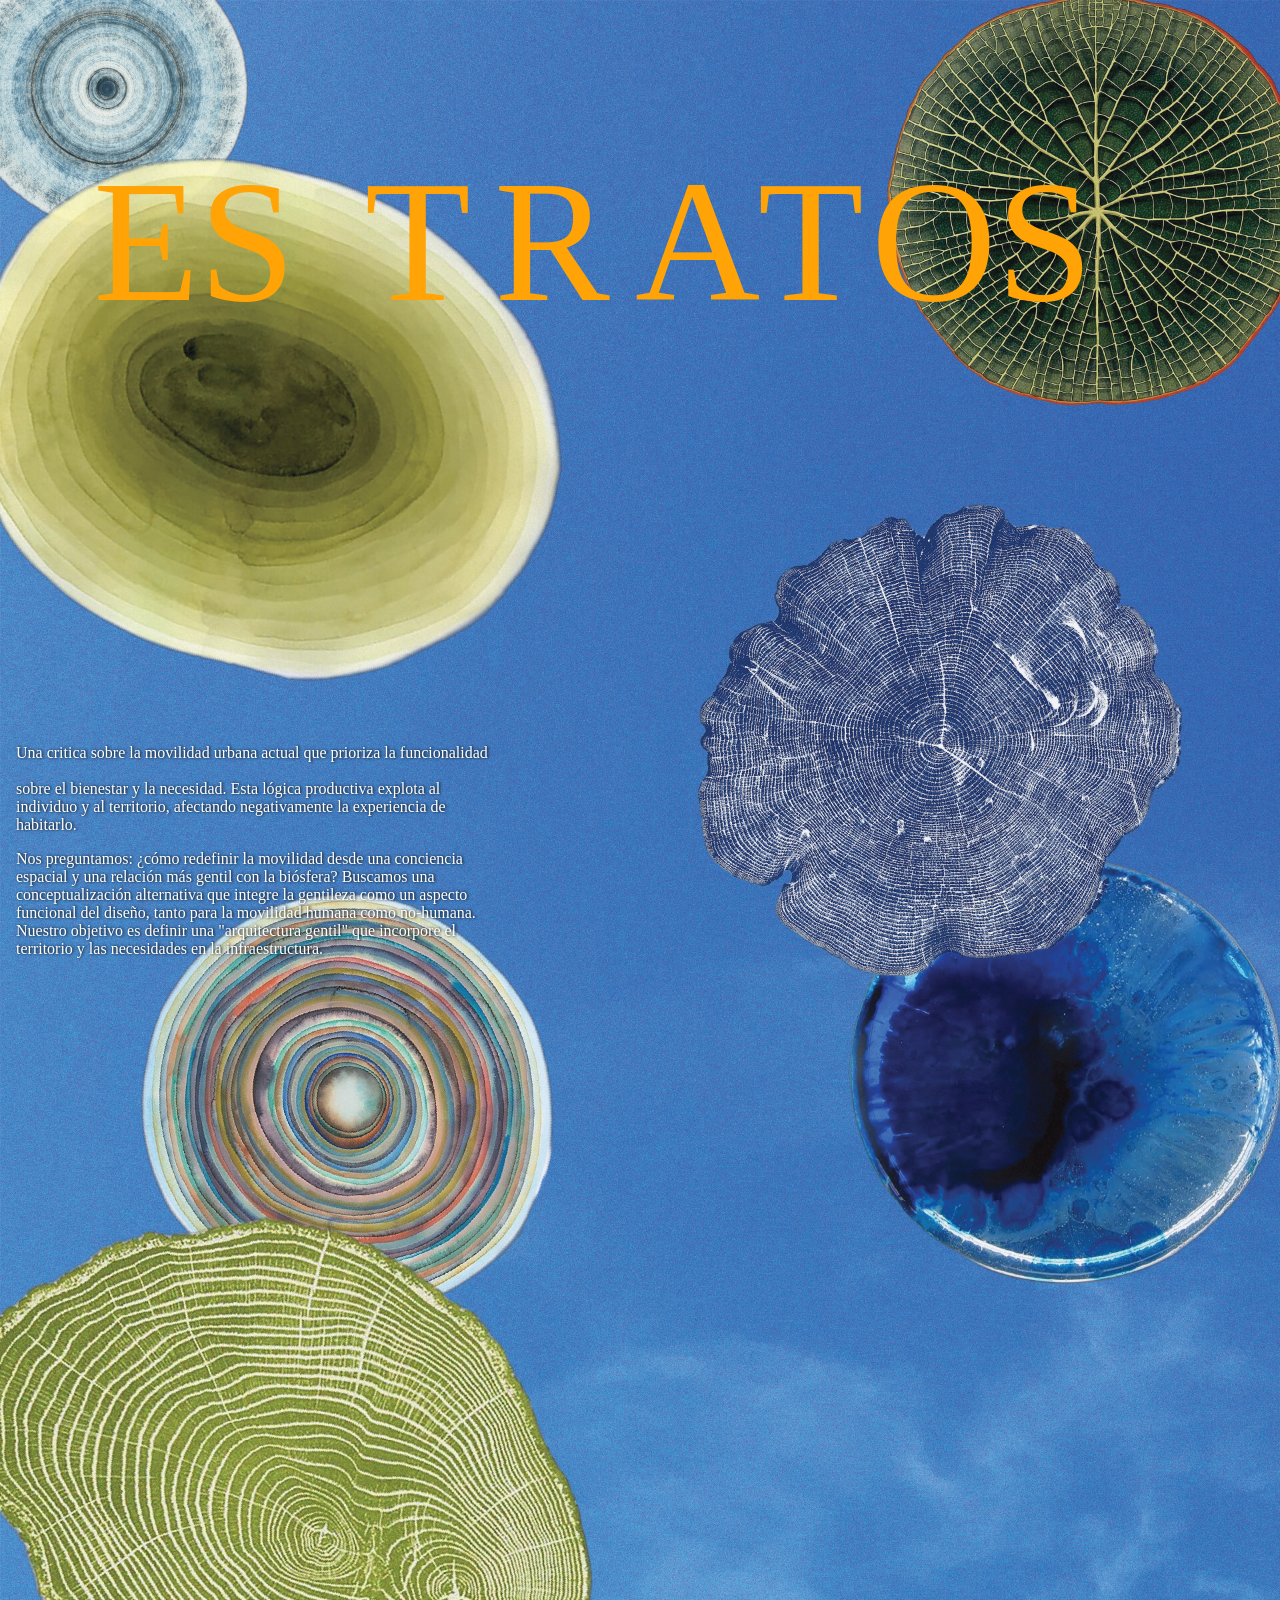
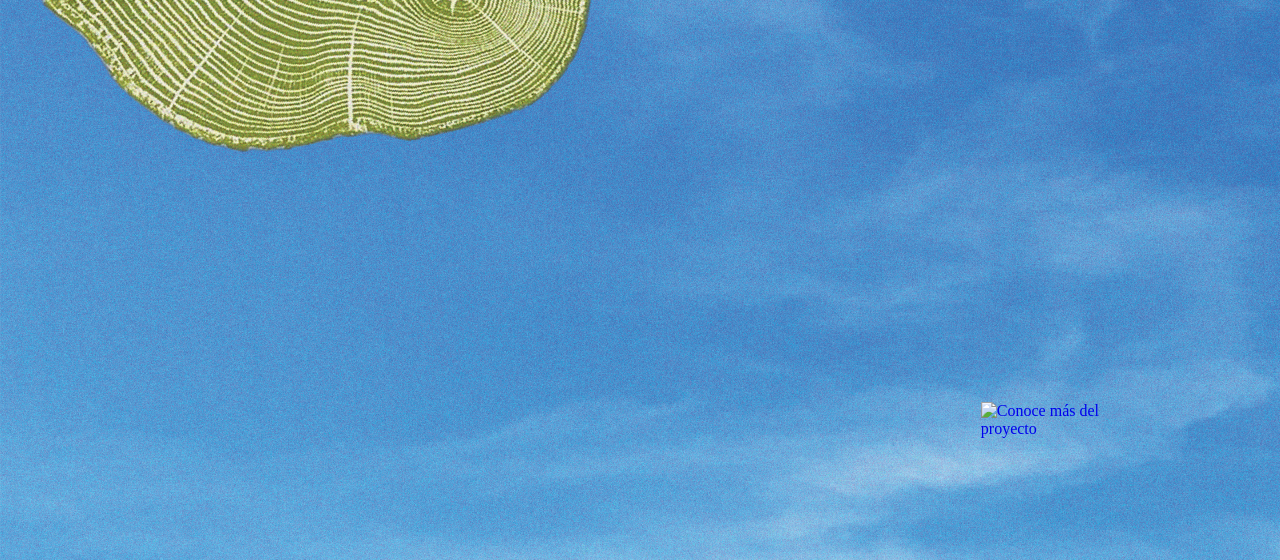
==== index.html @ 9c5edf84 "moved_bg_pix" ====
<!DOCTYPE html>
<html lang="en">

<head>
    <meta charset="UTF-8">
    <meta name="viewport" content="width=device-width, initial-scale=1.0">
    <title>Document</title>
    <link rel="stylesheet" href="./css/style.css">
</head>
<body class="hero-body">
    <header>
        <!-- Aquí va el header -->
    </header>
    <main>
        <section class="hero-img" id="hero-title">
            <h1>ESTRATOS <img src="img/estratos_logo_v1.svg" alt="logo estratos"></h1>
        </section>
        <section class="hero-img" id="hero-text">
            <p>Una critica sobre la movilidad urbana actual que prioriza la funcionalidad <br></br>              sobre el bienestar 
                y la necesidad. Esta lógica productiva explota al individuo y al territorio, afectando  
                negativamente la experiencia de
                habitarlo.</p>
                <p>Nos preguntamos: ¿cómo redefinir la movilidad desde una conciencia espacial y una relación más gentil
                con la biósfera? Buscamos una conceptualización alternativa que integre la gentileza como un aspecto funcional
                del diseño, tanto para la movilidad humana como no-humana. Nuestro objetivo es definir una "arquitectura
                gentil" que incorpore el territorio y las necesidades en la infraestructura.</p>

            </section>
        <section class="hero-img" id="hero-btn">
            <a href="./docs/" title="Conoce más">
                <img src="./img/docsbutton.png" alt="Conoce más del proyecto">
            </a>
        </section>
    </main>
    <footer>
        <!-- Aquí va el footer -->
    </footer>
</body>
</html>
---- css/style.css ----
* {
    box-sizing: border-box;
}

body {
    padding: 0;
    margin: 0;
    aspect-ratio: 1.777777 / 3;
    /* background-image: url("../img/hero1.jpg"), url("../img/hero2.jpg"), url("../img/hero3.jpg"); */
    background-size: 100% auto;
    background-position: 0% 0, 0 46%, 0 92%;
    background-repeat: no-repeat;
    background-attachment: fixed;
}

h1 {
    color: transparent;
    margin: 0%;
    text-align: center;
    position:relative;
    width: 100%;
    line-height: 1em;
    height: auto;
    padding: 0;
}

h2 {
    color: goldenrod;
    font: Roca, serif;
    size: 12pt;
}

p {
    color: white;
    font-family: Roca, serif;
    font-size: 16px;
    text-align: left;
    margin: 0%;
    width: 100%;
    padding-left: 5%;
    min-width: 290px;
    max-width: 60ch;
    height: auto;
    text-shadow: 1px 0px 3px black;
    padding: .5em 0;
}

.hero-img {
    width: 100%;
    aspect-ratio: 1.777777;
    height: auto;
    background-size: contain;
    position: relative;
    image-u;
    overflow: visible;
    padding: 1em;
    background-repeat: no-repeat;
}


#hero-title {
    background-image: url("../img/hero1.jpg");
    padding-top: 10%;
}

#hero-text {
    background-image: url("../img/hero2.jpg");
}

#hero-btn {
    background-image: url("../img/hero3.jpg");
    display: block;
}

#hero-btn a {
    width: 100%;
    max-width: 120px;
    height: auto;
    display: inline-block;
    position: absolute;
    right: 14%;
    bottom: 17%;
}

#hero-btn img {
    width: 100%;
    height: auto;
    display: inline-block;
    margin: 0 auto;
}
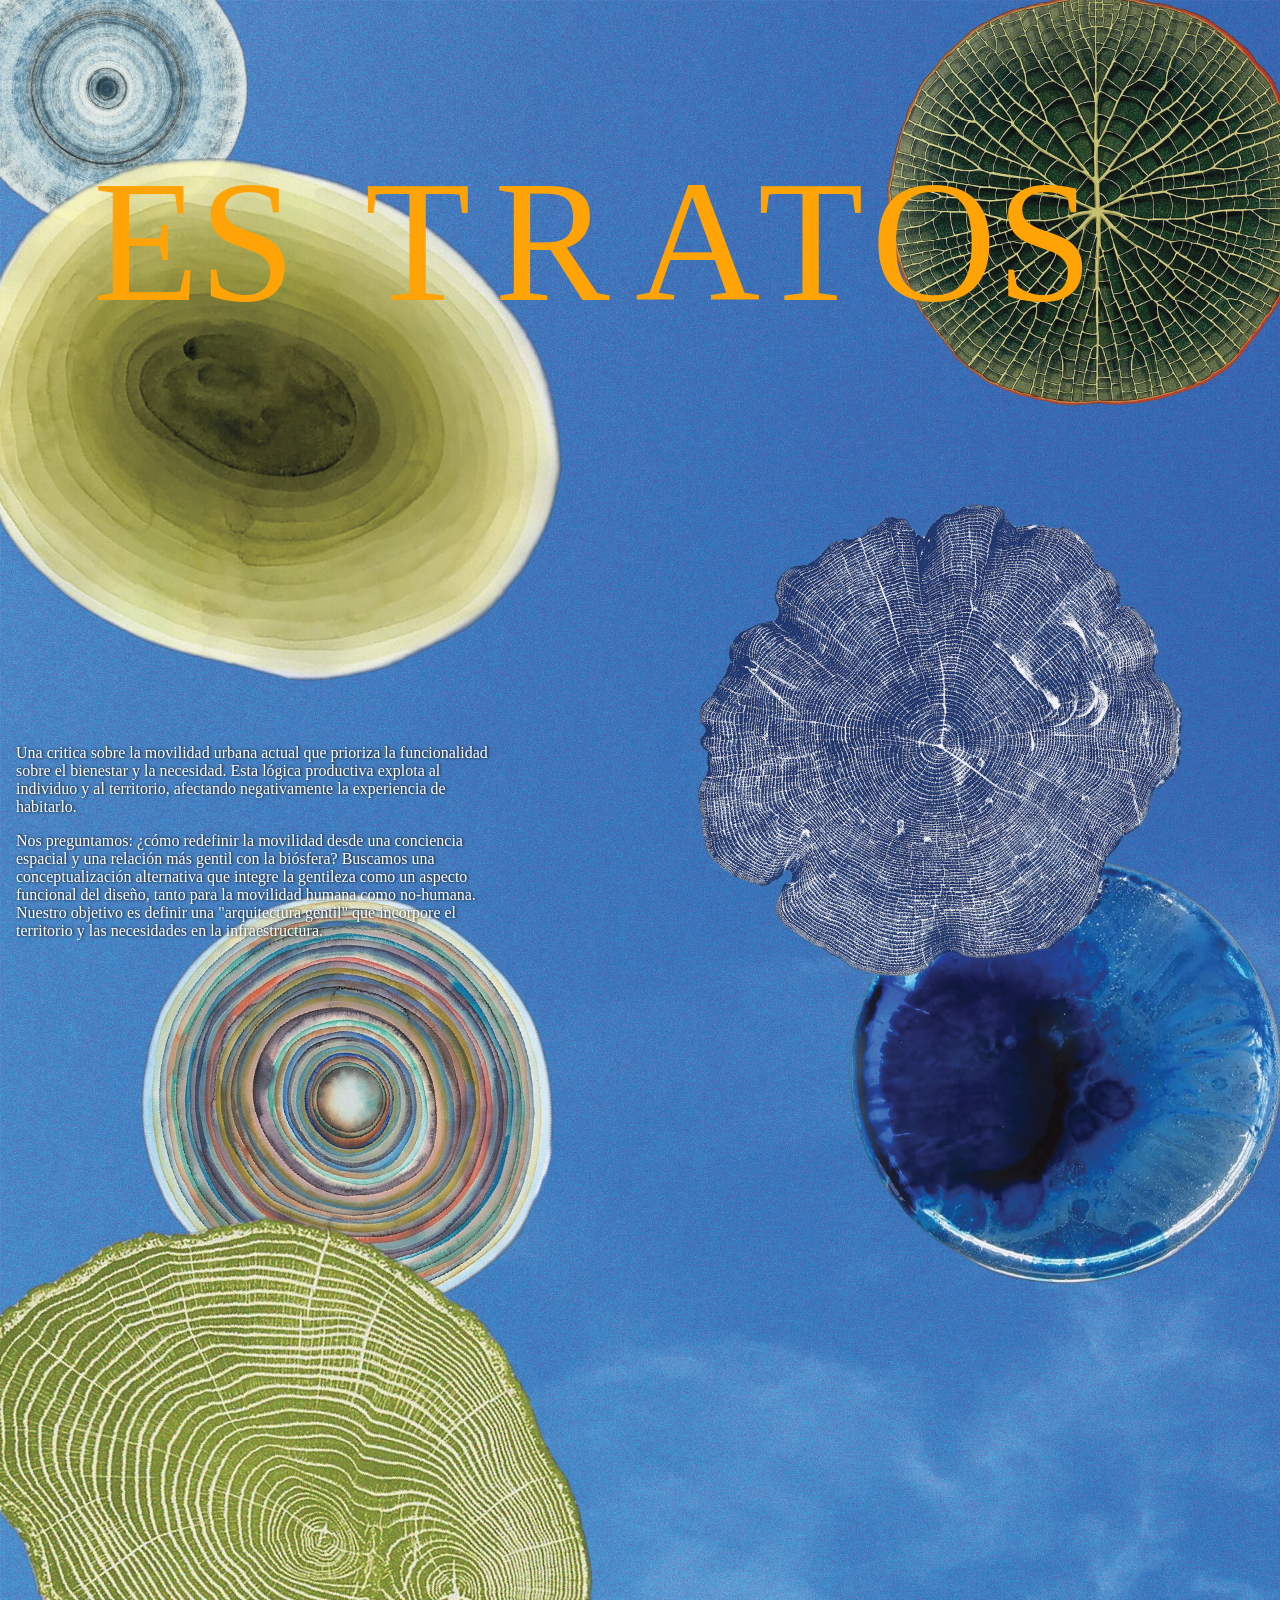
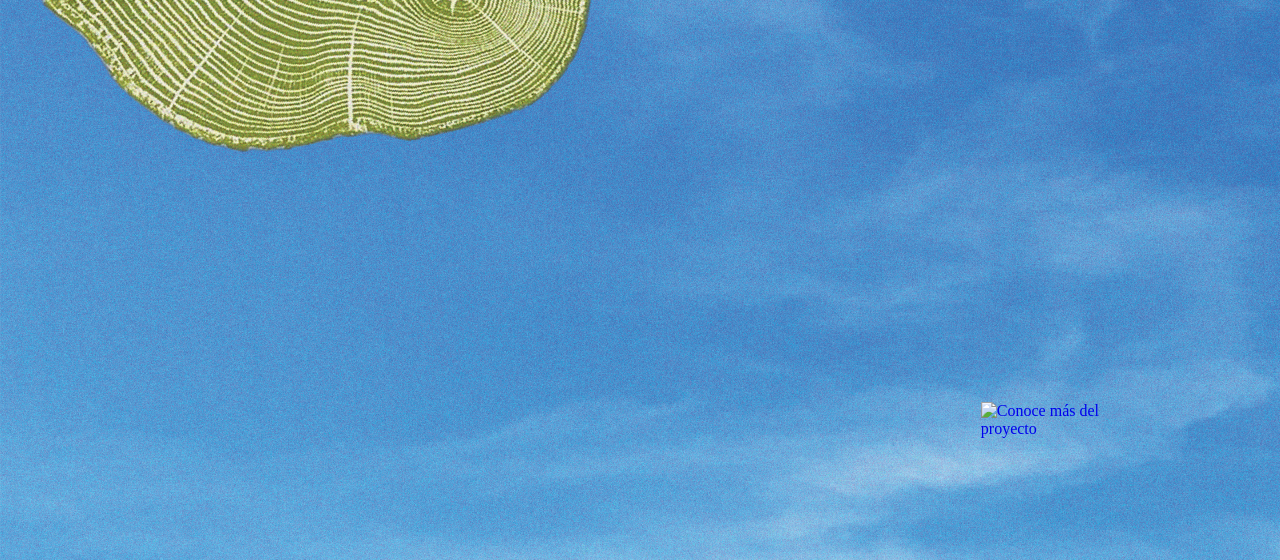
==== commit 601d9955: "linked_docs_to_stylesheet" ====
--- a/index.html
+++ b/index.html
@@ -16,7 +16,8 @@
             <h1>ESTRATOS <img src="img/estratos_logo_v1.svg" alt="logo estratos"></h1>
         </section>
         <section class="hero-img" id="hero-text">
-            <p>Una critica sobre la movilidad urbana actual que prioriza la funcionalidad <br></br>              sobre el bienestar 
+            <p>Una critica sobre la movilidad urbana actual que prioriza la funcionalidad <br>
+                sobre el bienestar 
                 y la necesidad. Esta lógica productiva explota al individuo y al territorio, afectando  
                 negativamente la experiencia de
                 habitarlo.</p>
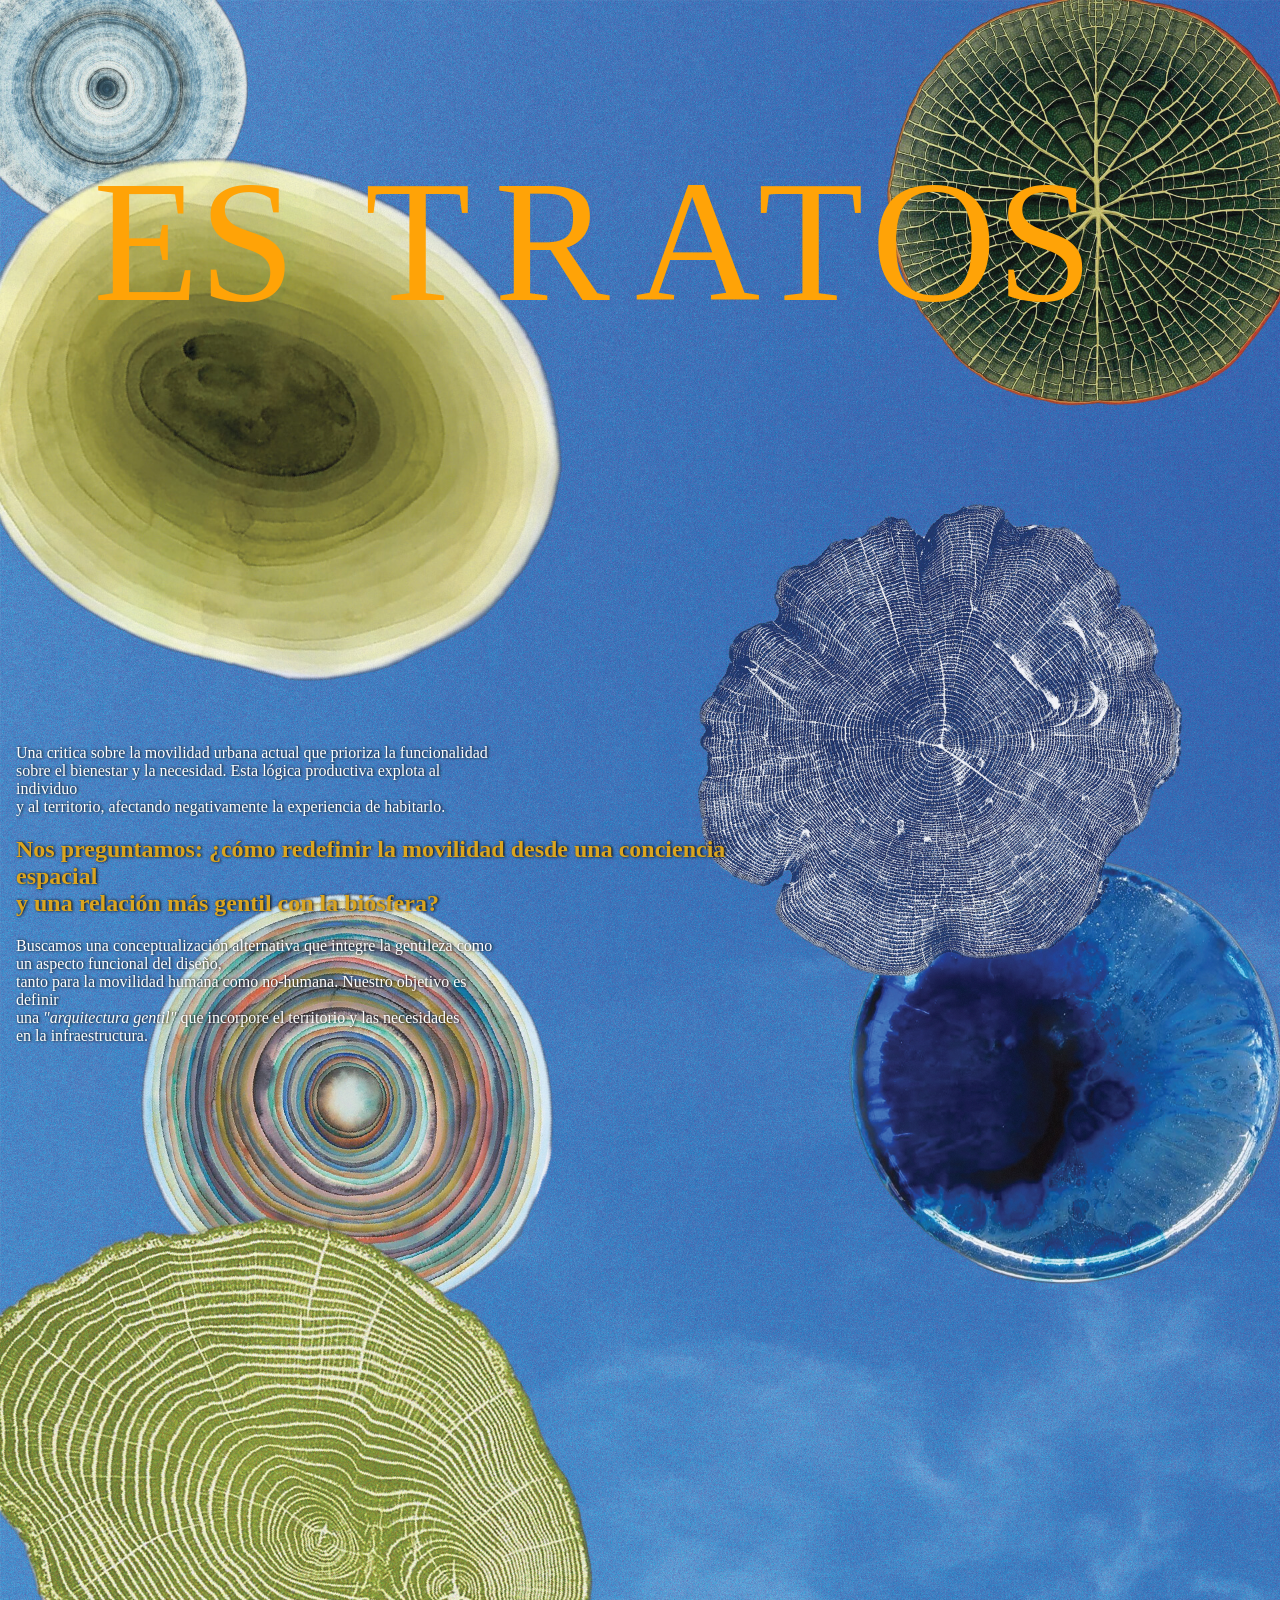
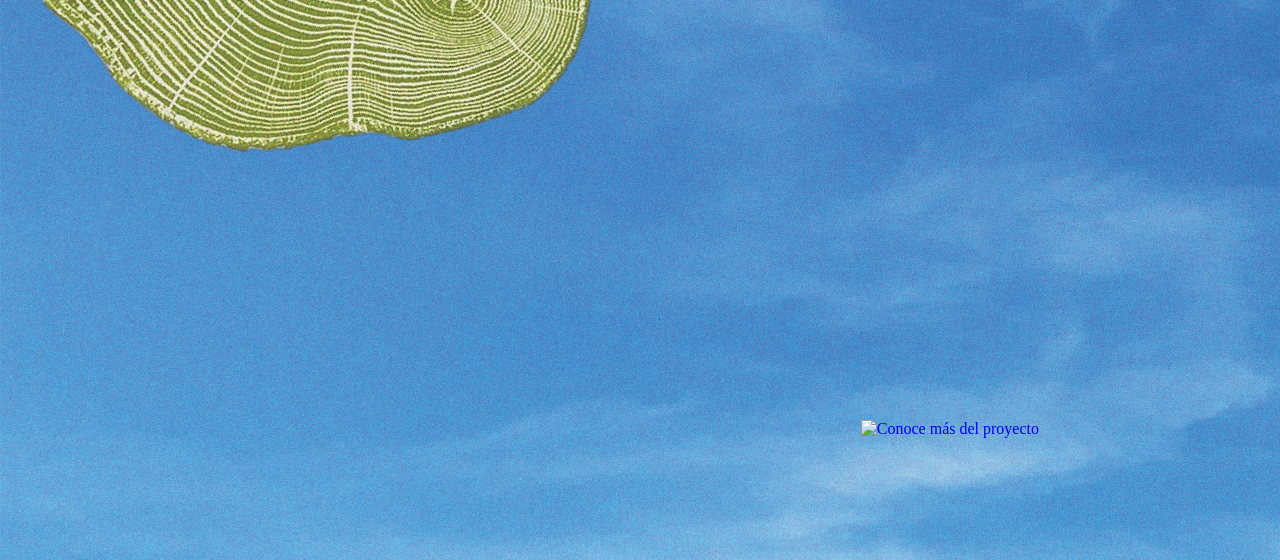
==== commit ab7fd248: "changed_a_bunch_of_stuff_in_docs_mainly_text_box_lol" ====
--- a/index.html
+++ b/index.html
@@ -5,8 +5,9 @@
     <meta charset="UTF-8">
     <meta name="viewport" content="width=device-width, initial-scale=1.0">
     <title>Document</title>
-    <link rel="stylesheet" href="./css/style.css">
+    <link rel="stylesheet" href="../css/style.css">
 </head>
+
 <body class="hero-body">
     <header>
         <!-- Aquí va el header -->
@@ -17,14 +18,18 @@
         </section>
         <section class="hero-img" id="hero-text">
             <p>Una critica sobre la movilidad urbana actual que prioriza la funcionalidad <br>
-                sobre el bienestar 
-                y la necesidad. Esta lógica productiva explota al individuo y al territorio, afectando  
-                negativamente la experiencia de
-                habitarlo.</p>
-                <p>Nos preguntamos: ¿cómo redefinir la movilidad desde una conciencia espacial y una relación más gentil
-                con la biósfera? Buscamos una conceptualización alternativa que integre la gentileza como un aspecto funcional
-                del diseño, tanto para la movilidad humana como no-humana. Nuestro objetivo es definir una "arquitectura
-                gentil" que incorpore el territorio y las necesidades en la infraestructura.</p>
+                sobre el bienestar y la necesidad. Esta lógica productiva explota al individuo <br>
+                y al territorio, afectando  negativamente la experiencia de habitarlo.</p>
+
+                <h2>Nos preguntamos: ¿cómo redefinir la movilidad desde una conciencia espacial <br>
+                y una relación más gentil con la biósfera? </h2>
+                
+                <p>
+                Buscamos una conceptualización alternativa 
+                que integre la gentileza como un aspecto funcional del diseño, <br>
+                tanto para la movilidad humana como no-humana. Nuestro objetivo es definir <br>
+                una <i>"arquitectura gentil"</i> que incorpore el territorio y las necesidades <br>
+                en la infraestructura.</p>
 
             </section>
         <section class="hero-img" id="hero-btn">
--- a/css/style.css
+++ b/css/style.css
@@ -3,6 +3,7 @@
 }
 
 body {
+    background-color: rgb(39, 114, 183)
     padding: 0;
     margin: 0;
     aspect-ratio: 1.777777 / 3;
@@ -12,6 +13,7 @@
     background-repeat: no-repeat;
     background-attachment: fixed;
 }
+
 
 h1 {
     color: transparent;
@@ -26,8 +28,17 @@
 
 h2 {
     color: goldenrod;
-    font: Roca, serif;
-    size: 12pt;
+    font-family: Roca, serif;    
+    font-size: 24px;
+    text-align: left;
+    margin: 0%;
+    width: 100%;
+    padding-left: 5%;
+    min-width: 290px;
+    max-width: 60ch;
+    height: auto;
+    text-shadow: 1px 0px 3px black;
+    padding: .5em 0;
 }
 
 p {
@@ -51,7 +62,6 @@
     height: auto;
     background-size: contain;
     position: relative;
-    image-u;
     overflow: visible;
     padding: 1em;
     background-repeat: no-repeat;
@@ -74,7 +84,7 @@
 
 #hero-btn a {
     width: 100%;
-    max-width: 120px;
+    max-width: 240px;
     height: auto;
     display: inline-block;
     position: absolute;
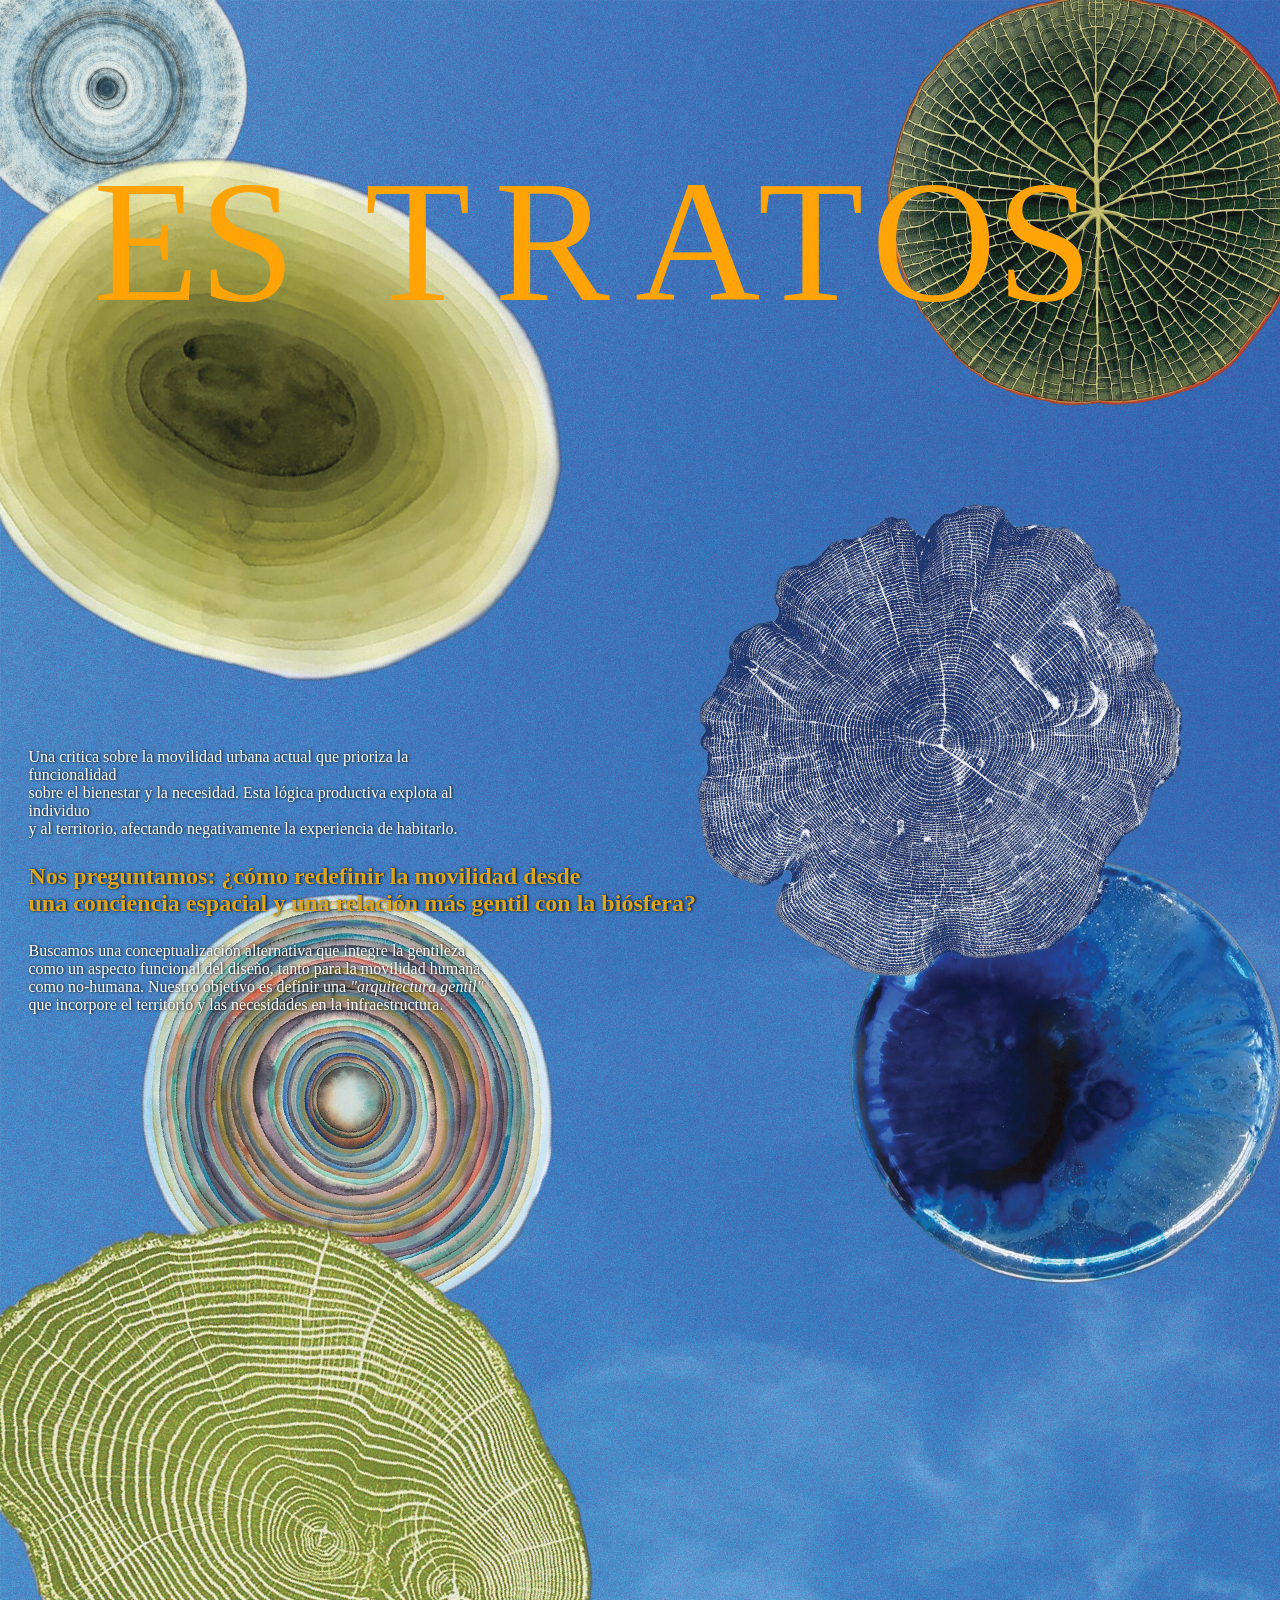
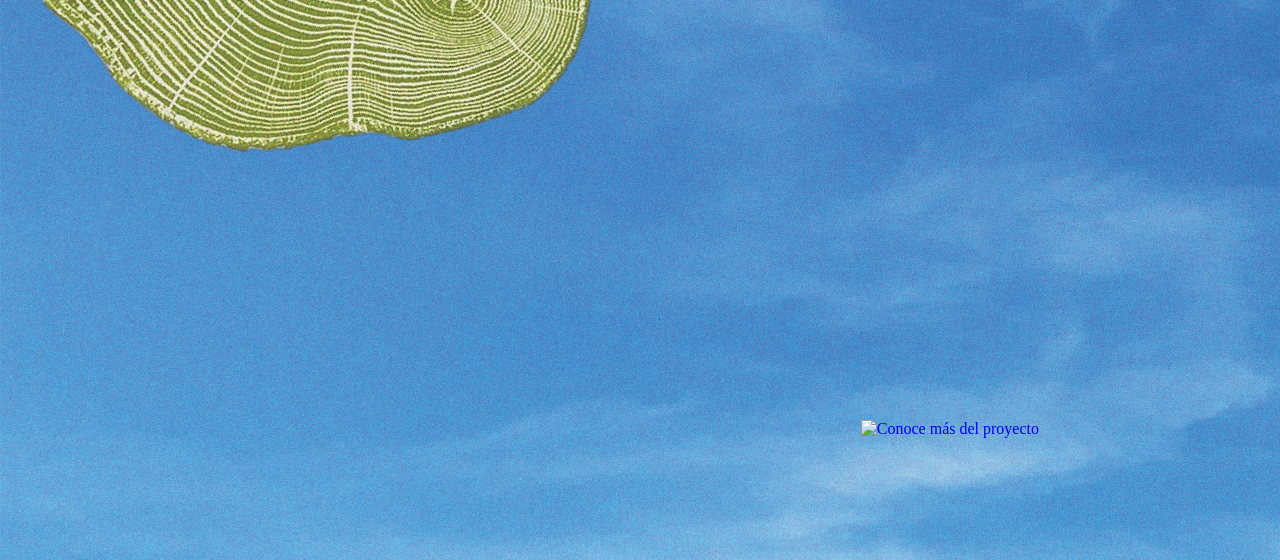
==== commit a9299a56: "added_padding_to_paragraphs_and_added_bg_to_docs" ====
--- a/index.html
+++ b/index.html
@@ -17,19 +17,18 @@
             <h1>ESTRATOS <img src="img/estratos_logo_v1.svg" alt="logo estratos"></h1>
         </section>
         <section class="hero-img" id="hero-text">
-            <p>Una critica sobre la movilidad urbana actual que prioriza la funcionalidad <br>
+            <p> Una critica sobre la movilidad urbana actual que prioriza la funcionalidad <br>
                 sobre el bienestar y la necesidad. Esta lógica productiva explota al individuo <br>
                 y al territorio, afectando  negativamente la experiencia de habitarlo.</p>
 
-                <h2>Nos preguntamos: ¿cómo redefinir la movilidad desde una conciencia espacial <br>
-                y una relación más gentil con la biósfera? </h2>
+                <h2>Nos preguntamos: ¿cómo redefinir la movilidad desde <br>
+                una conciencia espacial y una relación más gentil con la biósfera? </h2>
                 
                 <p>
-                Buscamos una conceptualización alternativa 
-                que integre la gentileza como un aspecto funcional del diseño, <br>
-                tanto para la movilidad humana como no-humana. Nuestro objetivo es definir <br>
-                una <i>"arquitectura gentil"</i> que incorpore el territorio y las necesidades <br>
-                en la infraestructura.</p>
+                Buscamos una conceptualización alternativa que integre la gentileza <br>
+                como un aspecto funcional del diseño, tanto para la movilidad humana <br>
+                como no-humana. Nuestro objetivo es definir una <i>"arquitectura gentil"</i> <br>
+                que incorpore el territorio y las necesidades en la infraestructura.</p>
 
             </section>
         <section class="hero-img" id="hero-btn">
--- a/css/style.css
+++ b/css/style.css
@@ -38,7 +38,7 @@
     max-width: 60ch;
     height: auto;
     text-shadow: 1px 0px 3px black;
-    padding: .5em 0;
+    padding: 1%;
 }
 
 p {
@@ -53,7 +53,7 @@
     max-width: 60ch;
     height: auto;
     text-shadow: 1px 0px 3px black;
-    padding: .5em 0;
+    padding: 1%;
 }
 
 .hero-img {
